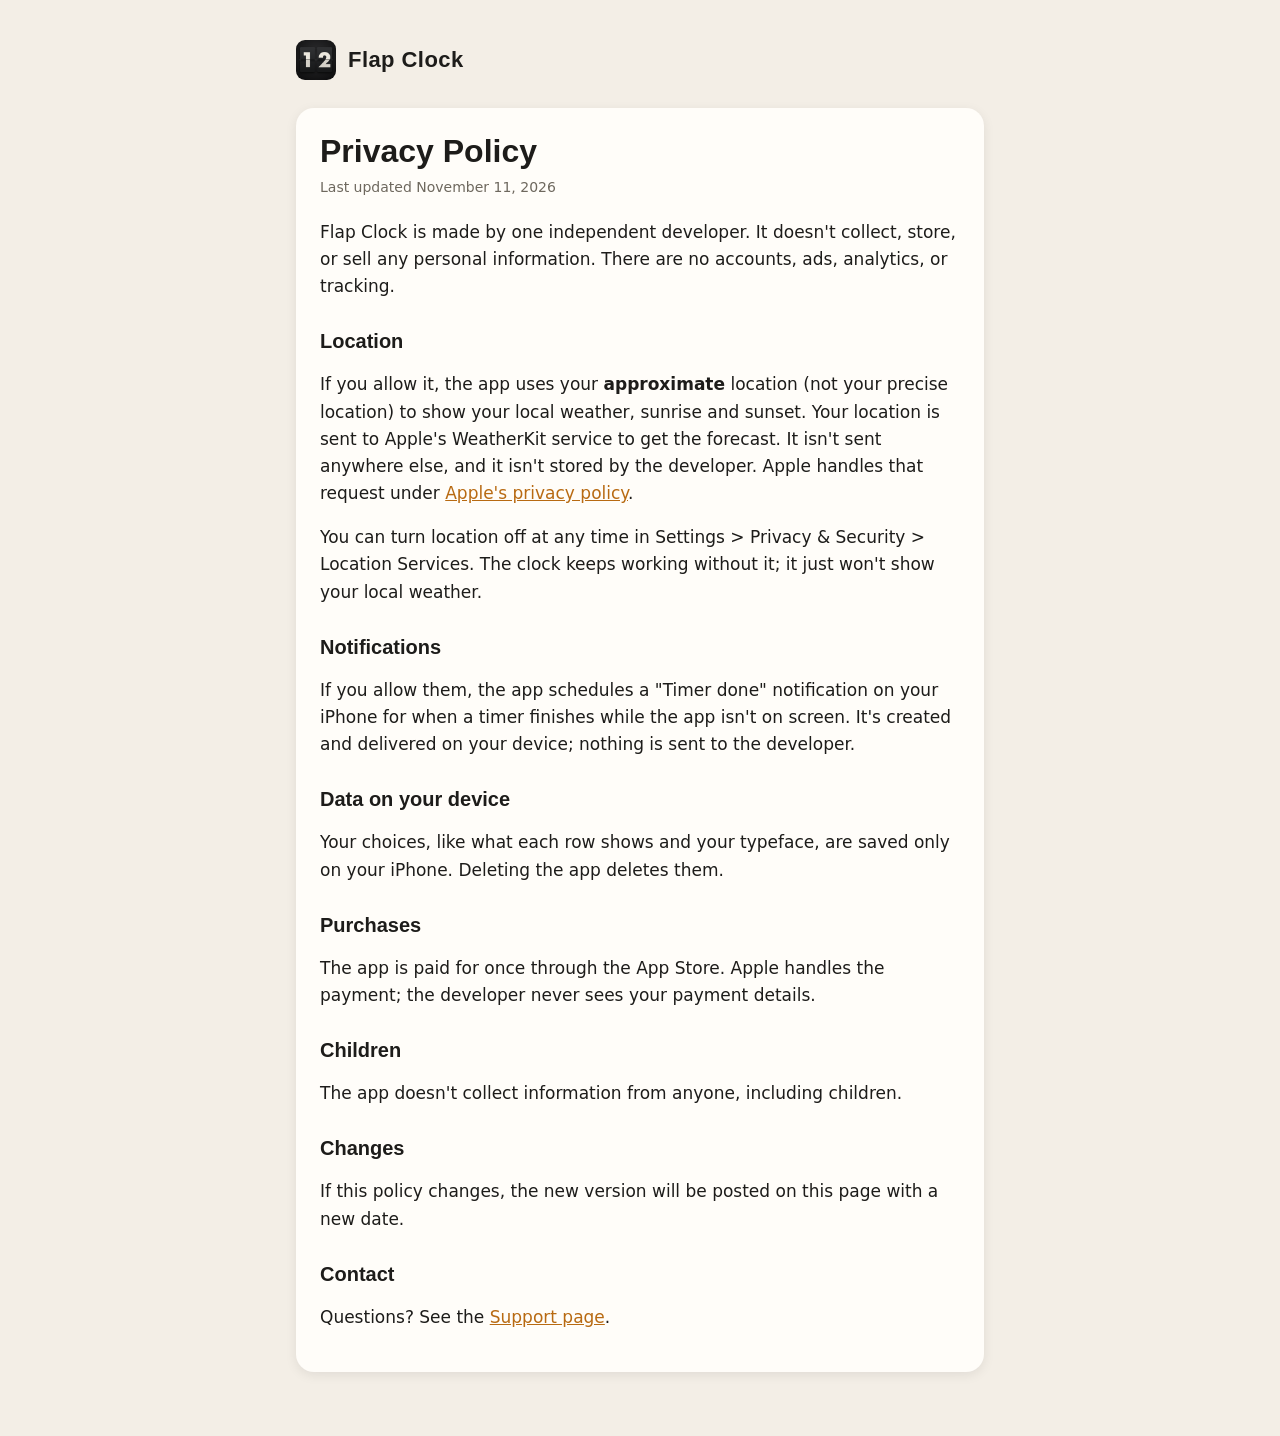
==== privacy/index.html @ b0f243d7 "Flap Clock support and privacy pages Co-Authored-By: Claude Opus 5.5 <noreply@anthropic.com>" ====
<!doctype html>
<html lang="en"><head><meta charset="utf-8"><meta name="viewport" content="width=device-width, initial-scale=1">
<title>Privacy Policy · Flap Clock</title><link rel="stylesheet" href="../style.css"><link rel="icon" href="../icon.png"></head>
<body><main>
<header><img src="../icon.png" alt=""><a href="../">Flap Clock</a></header>
<div class="card">
<h1>Privacy Policy</h1>
<p class="meta">Last updated November 11, 2026</p>
<p>Flap Clock is made by one independent developer. It doesn't collect, store, or sell any personal information. There are no accounts, ads, analytics, or tracking.</p>

<h2>Location</h2>
<p>If you allow it, the app uses your <strong>approximate</strong> location (not your precise location) to show your local weather, sunrise and sunset. Your location is sent to Apple's WeatherKit service to get the forecast. It isn't sent anywhere else, and it isn't stored by the developer. Apple handles that request under <a href="https://www.apple.com/legal/privacy/">Apple's privacy policy</a>.</p>
<p>You can turn location off at any time in Settings &gt; Privacy &amp; Security &gt; Location Services. The clock keeps working without it; it just won't show your local weather.</p>

<h2>Notifications</h2>
<p>If you allow them, the app schedules a "Timer done" notification on your iPhone for when a timer finishes while the app isn't on screen. It's created and delivered on your device; nothing is sent to the developer.</p>

<h2>Data on your device</h2>
<p>Your choices, like what each row shows and your typeface, are saved only on your iPhone. Deleting the app deletes them.</p>

<h2>Purchases</h2>
<p>The app is paid for once through the App Store. Apple handles the payment; the developer never sees your payment details.</p>

<h2>Children</h2>
<p>The app doesn't collect information from anyone, including children.</p>

<h2>Changes</h2>
<p>If this policy changes, the new version will be posted on this page with a new date.</p>

<h2>Contact</h2>
<p>Questions? See the <a href="../support/">Support page</a>.</p>
</div>
</main></body></html>
---- style.css ----
:root { --paper:#F3EEE6; --card:#FFFDF9; --ink:#1D1C1A; --soft:#6E685E; --accent:#B86A12; }
@media (prefers-color-scheme: dark) { :root { --paper:#131313; --card:#1E1E1D; --ink:#ECE9E2; --soft:#9C978D; --accent:#E9A24A; } }
* { box-sizing: border-box; }
body { margin:0; background:var(--paper); color:var(--ink); font: 17px/1.6 -apple-system, "Helvetica Neue", system-ui, sans-serif; }
main { max-width: 720px; margin: 0 auto; padding: 40px 16px 64px; }
header { margin-bottom: 28px; display:flex; align-items:center; gap:12px; }
header img { width:40px; height:40px; border-radius:9px; }
header a { color: var(--ink); text-decoration: none; font: 700 22px/1 Futura, "Avenir Next", sans-serif; letter-spacing:.02em; }
h1 { font: 700 32px/1.2 Futura, "Avenir Next", sans-serif; margin: 0 0 6px; }
h2 { font: 700 20px/1.3 Futura, "Avenir Next", sans-serif; margin: 28px 0 6px; }
.card { background: var(--card); border-radius: 18px; padding: 24px; box-shadow: 0 3px 12px rgba(0,0,0,.08); }
.meta { color: var(--soft); font-size: 14px; margin: 0 0 20px; }
a { color: var(--accent); }
nav { margin-top: 24px; font-size: 15px; color: var(--soft); }
nav a { margin-right: 16px; }
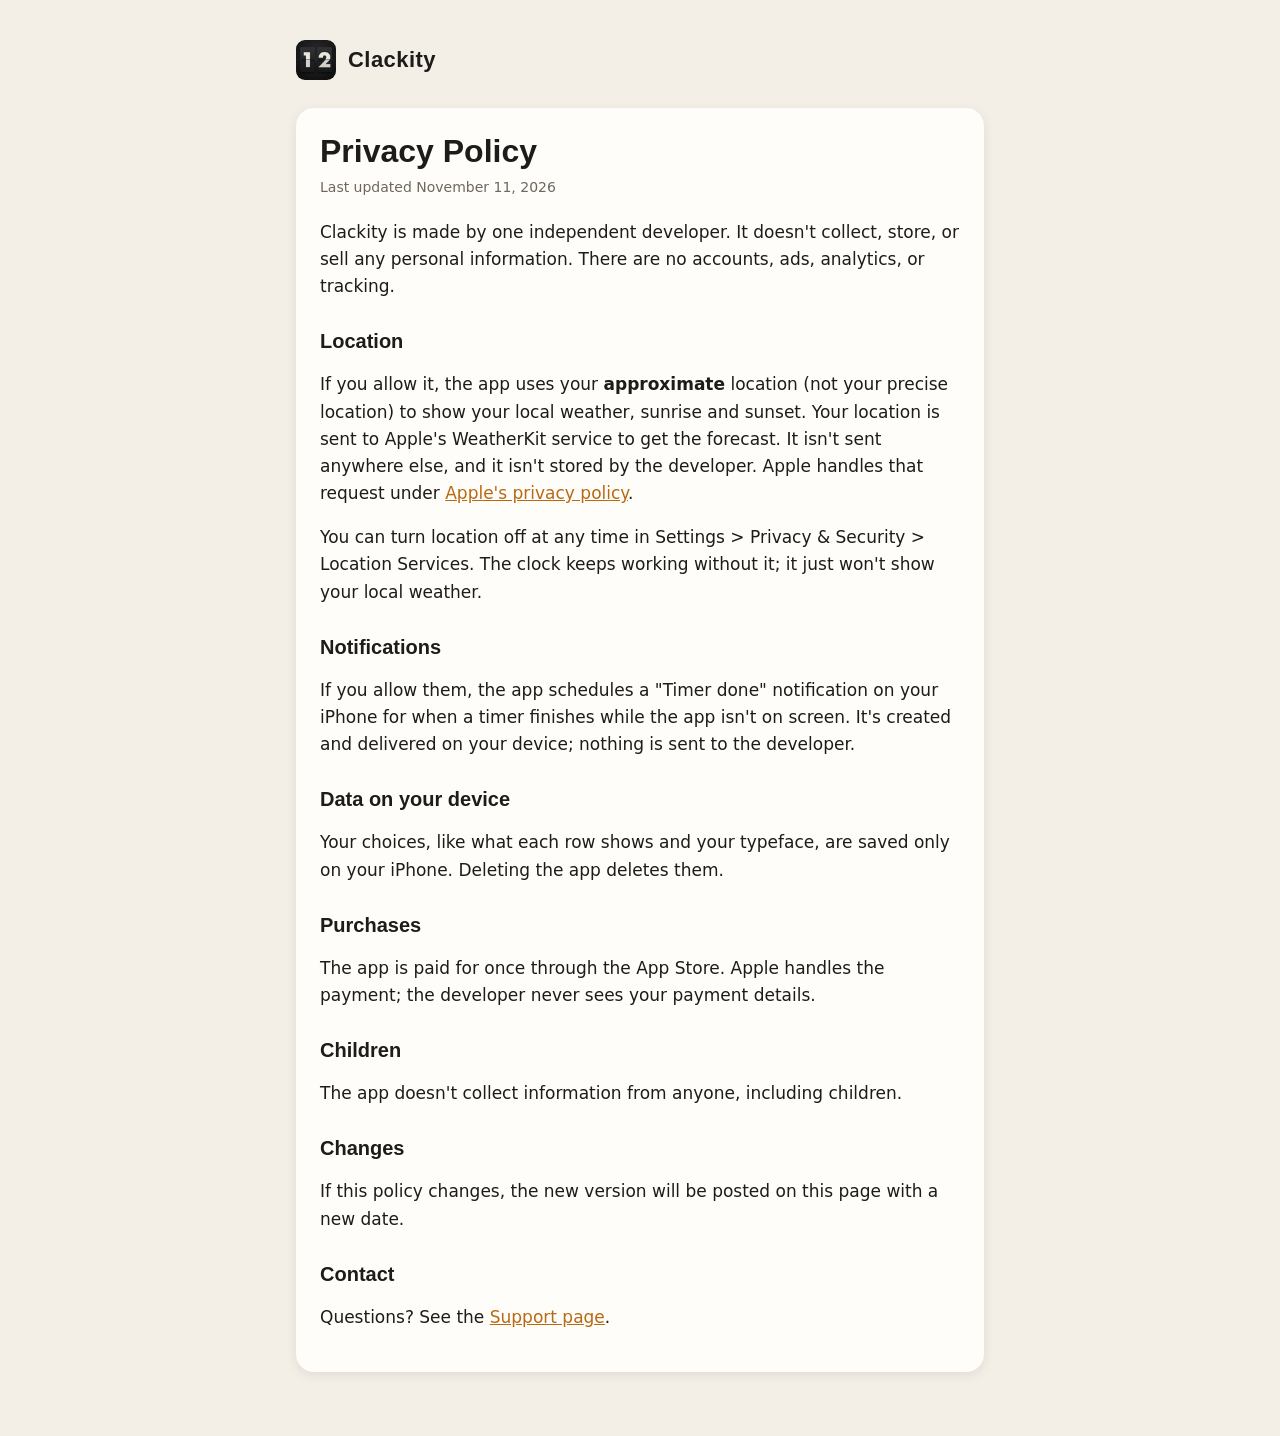
==== commit aa04bfe4: "Rename to Clackity Co-Authored-By: Claude Opus 5.5 <noreply@anthropic.com>" ====
--- a/privacy/index.html
+++ b/privacy/index.html
@@ -1,12 +1,12 @@
 <!doctype html>
 <html lang="en"><head><meta charset="utf-8"><meta name="viewport" content="width=device-width, initial-scale=1">
-<title>Privacy Policy · Flap Clock</title><link rel="stylesheet" href="../style.css"><link rel="icon" href="../icon.png"></head>
+<title>Privacy Policy · Clackity</title><link rel="stylesheet" href="../style.css"><link rel="icon" href="../icon.png"></head>
 <body><main>
-<header><img src="../icon.png" alt=""><a href="../">Flap Clock</a></header>
+<header><img src="../icon.png" alt=""><a href="../">Clackity</a></header>
 <div class="card">
 <h1>Privacy Policy</h1>
 <p class="meta">Last updated November 11, 2026</p>
-<p>Flap Clock is made by one independent developer. It doesn't collect, store, or sell any personal information. There are no accounts, ads, analytics, or tracking.</p>
+<p>Clackity is made by one independent developer. It doesn't collect, store, or sell any personal information. There are no accounts, ads, analytics, or tracking.</p>
 
 <h2>Location</h2>
 <p>If you allow it, the app uses your <strong>approximate</strong> location (not your precise location) to show your local weather, sunrise and sunset. Your location is sent to Apple's WeatherKit service to get the forecast. It isn't sent anywhere else, and it isn't stored by the developer. Apple handles that request under <a href="https://www.apple.com/legal/privacy/">Apple's privacy policy</a>.</p>
